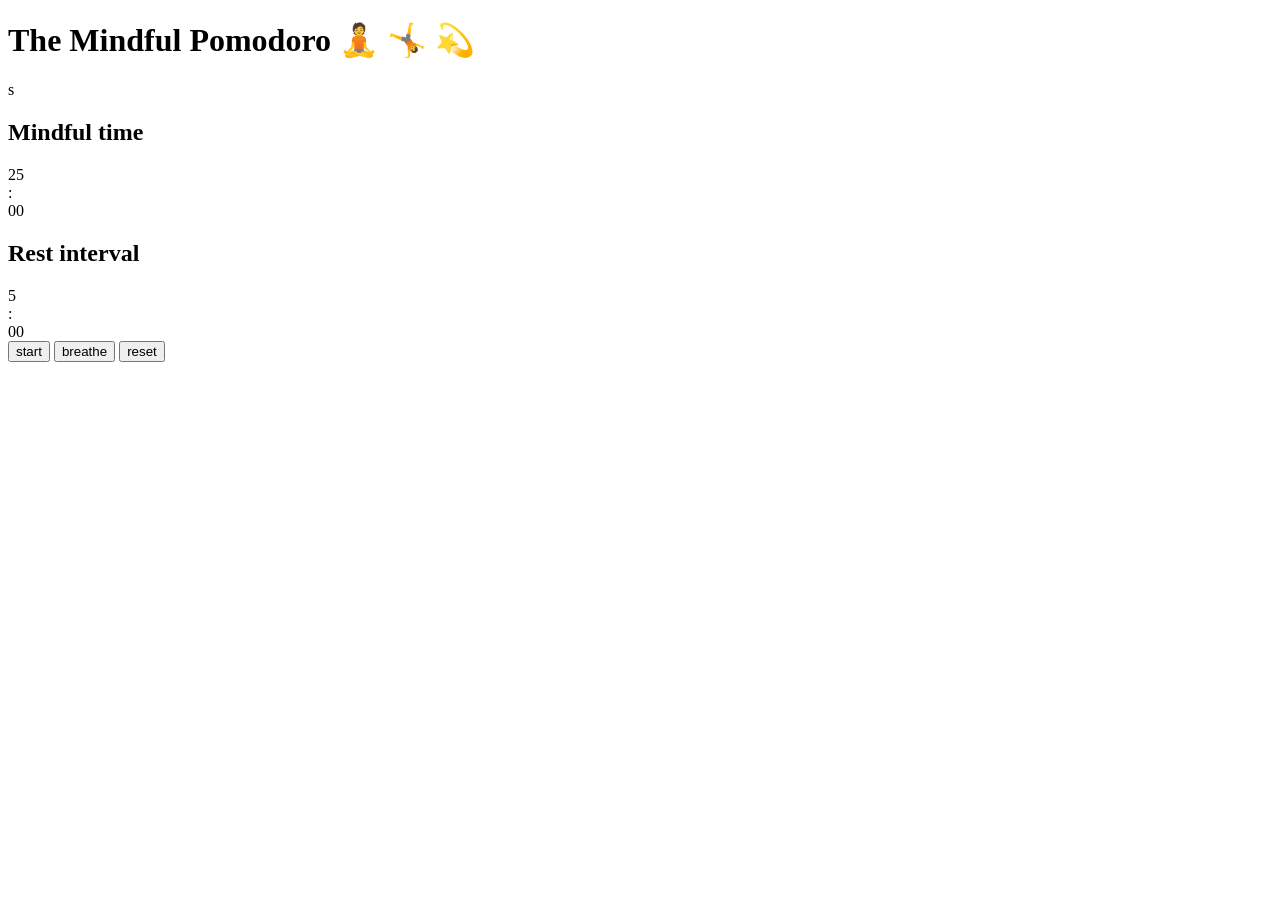
==== index.html @ 3cd25dcf "Rename fac21/index.html to index.html" ====
<!DOCTYPE html>
<html lang="en">
<head>
  <meta charset="utf-8">

  <title>The Mindful Pomodoro</title>
  <link rel="stylesheet" href="css/styles.css?v=1.0">

</head>

<body>
<h1>The Mindful Pomodoro 🧘 🤸 💫</h1>s



<h2>Mindful time</h2>
<div class ="timer">
  <div id = "focus-mins">25</div>
  <div>:</div>
  <div id = "focus-secs">00</div>

<audio src="http://soundbible.com/mp3/service-bell_daniel_simion.mp3"></audio>
</div>

<h2>Rest interval</h2>
<div class = "interval">
<div id = "rest-mins">5</div>
<div>:</div>
<div id = "rest-secs">00</div>
</div>

<div class="buttons">
<button id="start">start</button>
  <button id="breathe">breathe</button>
  <button id="reset">reset</button>
</div>


<script src="script.js"></script>
</body>
</html>
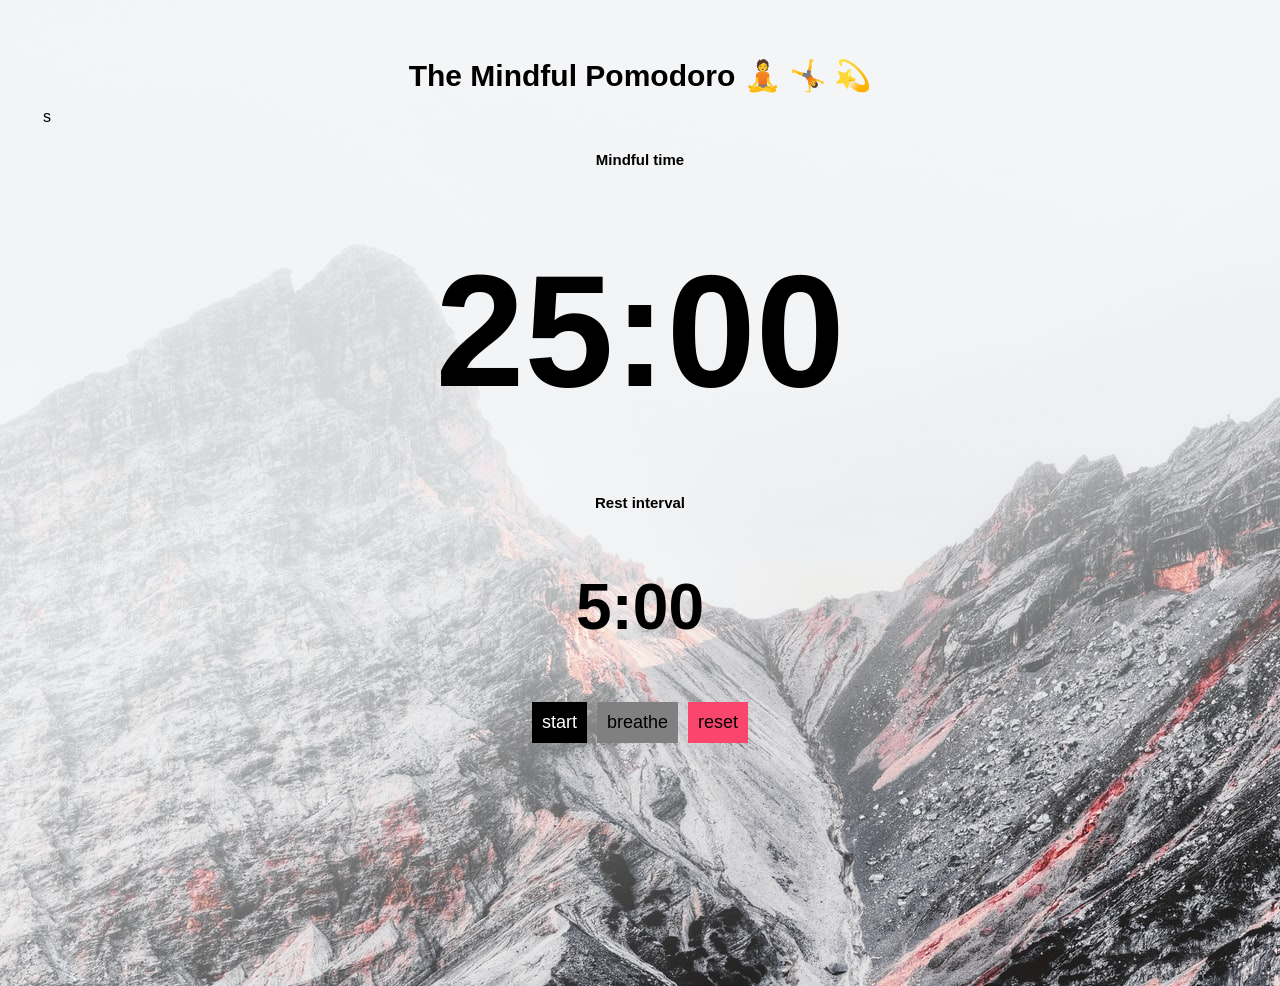
==== commit 1fb498e3: "Update index.html" ====
--- a/index.html
+++ b/index.html
@@ -4,7 +4,7 @@
   <meta charset="utf-8">
 
   <title>The Mindful Pomodoro</title>
-  <link rel="stylesheet" href="css/styles.css?v=1.0">
+  <link rel="stylesheet" href="fac21/css/styles.css?v=1.0">
 
 </head>
 
@@ -36,6 +36,6 @@
 </div>
 
 
-<script src="script.js"></script>
+<script src="fac21/script.js"></script>
 </body>
 </html>
--- a/fac21/css/styles.css
+++ b/fac21/css/styles.css
@@ -0,0 +1,108 @@
+
+@import url("https://fonts.googleapis.com/css2?family=Montserrat:ital,wght@0,300;0,500;1,900&display=swap");
+
+body {
+  height: 100vh;
+  padding:35px;
+  background-image: url("images/mountains.jpg");
+  color: black;
+  font-family: sans-serif;
+}
+
+h1 {
+  margin: 15px 0;
+  font-weight: 900;
+  font-size: 30px;
+  text-align: center;
+  font-family: "Montserrat", sans-serif;
+}
+
+h2 {
+  margin: 25px 0;
+  font-weight: 900;
+  font-size: 15px;
+  text-align: center;
+  }
+
+input {
+  transition: 0.5s ease-in-out;
+  margin: 10px 0;
+  font-size: 18px;
+  padding: 5px;
+  background: rgba(0, 0, 0, 0.11);
+  border: none;
+}
+.buttons {
+  display: flex;
+  justify-content: center;
+  align-items: center;
+  height: 10%;
+}
+button {
+  margin: 5px;
+  padding: 10px;
+  border: none;
+  font-size: 18px;
+  transition: 0.5s ease-in-out;
+}
+label {
+  font-size: 12px;
+}
+
+#start {
+  background: black;
+  color: white;
+}
+
+#start:hover {
+  background-color: #eb5e0b;
+  cursor:pointer;
+}
+
+#breathe {
+  background: grey;
+  cursor:pointer;
+}
+
+#breathe:hover {
+  background-color: #eb5e0b;
+  cursor:pointer;
+}
+
+#reset {
+  background: rgb(250, 69, 109);
+  color: #000000;
+  cursor:pointer;
+}
+
+#reset:hover {
+  background-color: #eb5e0b;
+  cursor:pointer;
+}
+
+.interval {
+  padding: 3px;
+  display: flex;
+  position: relative;
+  justify-content: center;
+  align-items: center;
+  font-weight: bold;
+  height: 15%;
+  font-size: 4rem;
+}
+
+.resume {
+  background: rgb(131, 10, 252);
+  color: white;
+}
+
+.timer {
+  padding: 3px;
+  display: flex;
+  position: relative;
+  justify-content: center;
+  align-items: center;
+  font-weight: bold;
+  height: 30%;
+  font-size: 10rem;
+}
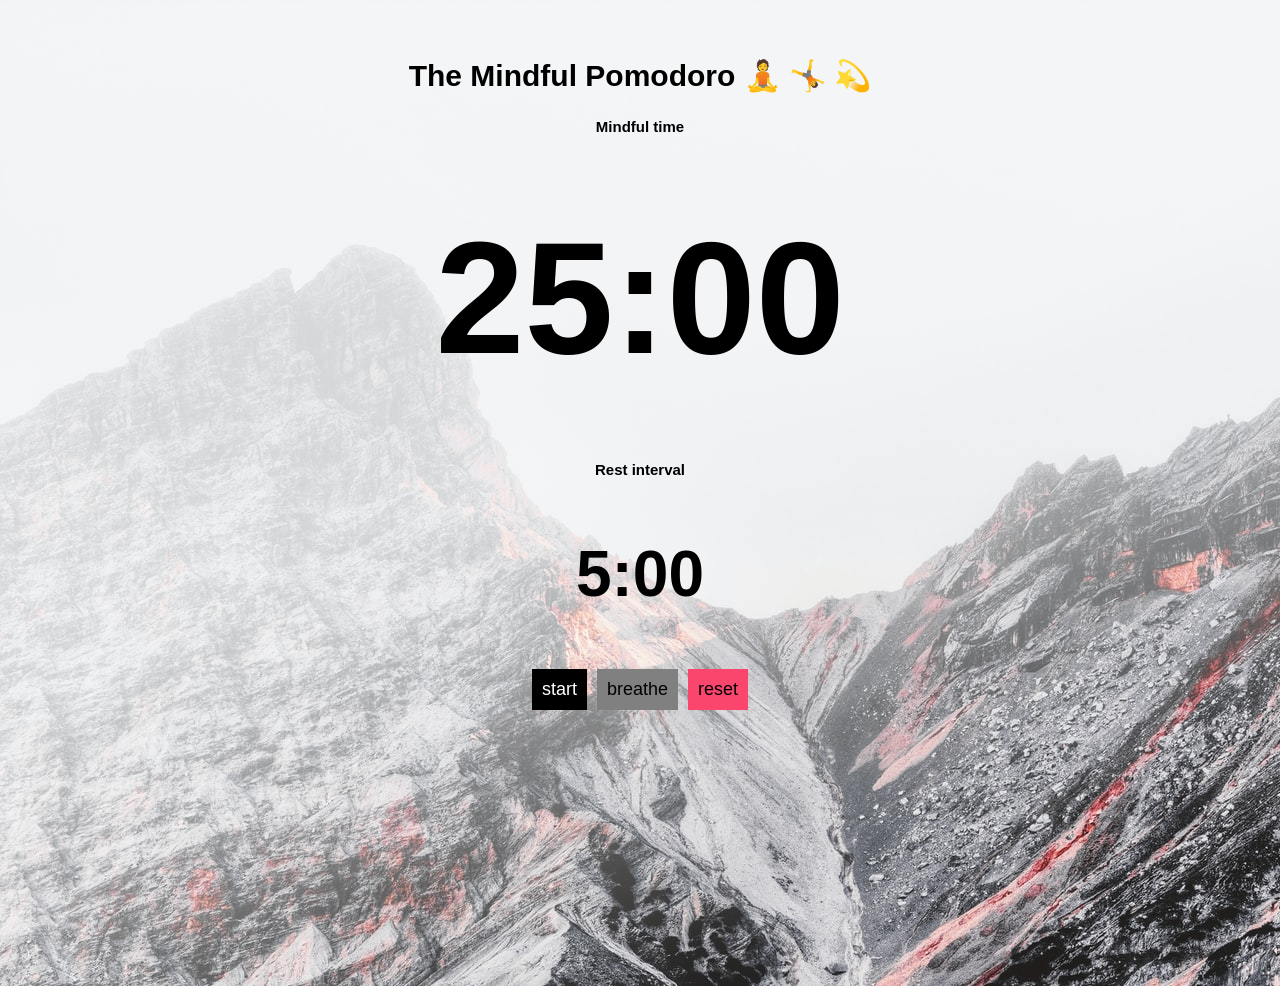
==== commit 3ff4ccdd: "Update index.html" ====
--- a/index.html
+++ b/index.html
@@ -9,7 +9,7 @@
 </head>
 
 <body>
-<h1>The Mindful Pomodoro 🧘 🤸 💫</h1>s
+<h1>The Mindful Pomodoro 🧘 🤸 💫</h1>
 
 
 
